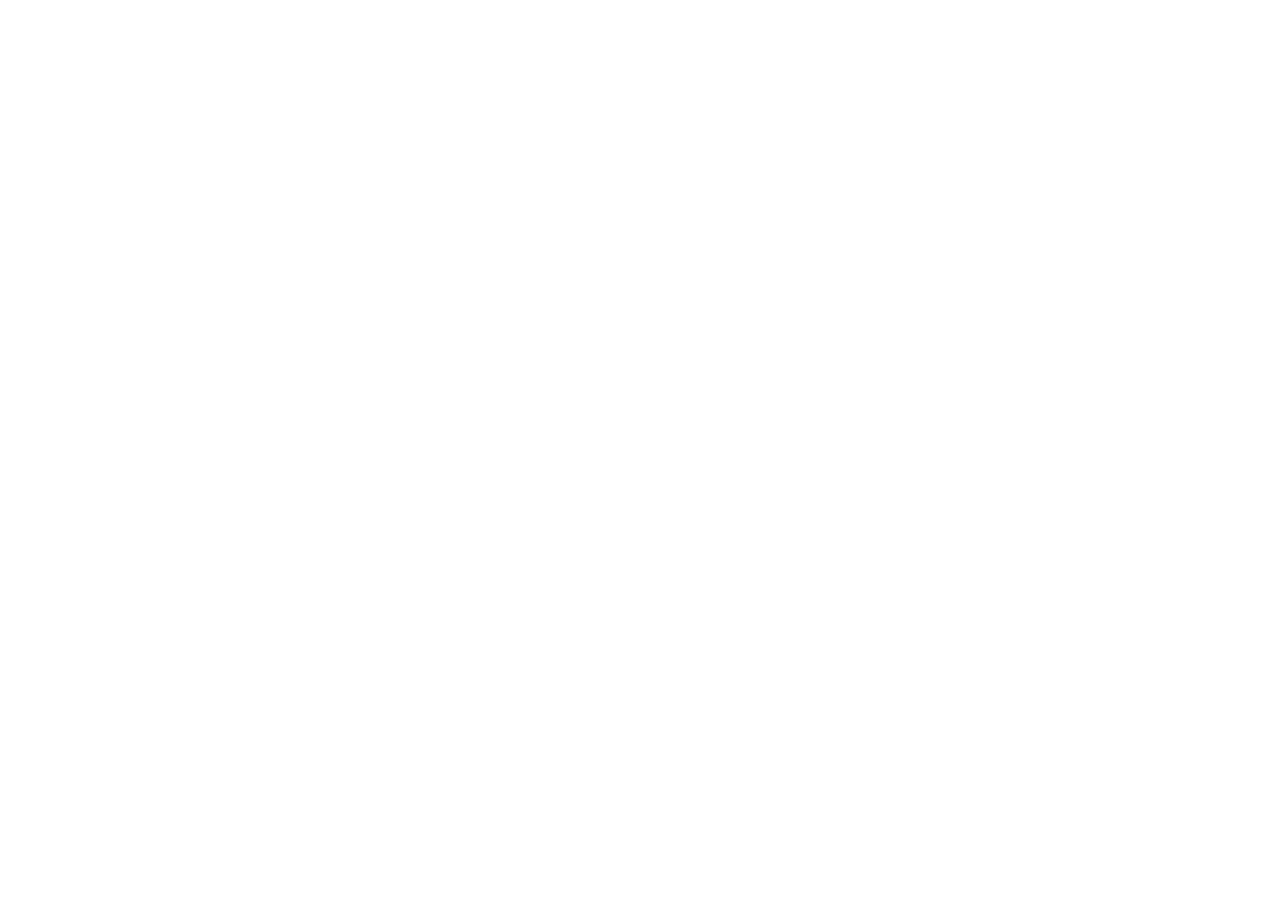
==== main.html @ bdc77c03 "first commit" ====
<!doctype html>
<html lang="en">
  <head>
    <title>Title</title>
    <!-- Required meta tags -->
    <meta charset="utf-8">
    <meta name="viewport" content="width=device-width, initial-scale=1, shrink-to-fit=no">
<link rel="stylesheet" href="main.css">
    <!-- Bootstrap CSS -->
    <link rel="stylesheet" href="https://stackpath.bootstrapcdn.com/bootstrap/4.3.1/css/bootstrap.min.css" integrity="sha384-ggOyR0iXCbMQv3Xipma34MD+dH/1fQ784/j6cY/iJTQUOhcWr7x9JvoRxT2MZw1T" crossorigin="anonymous">
  </head>
  <body>
      
    <!-- Optional JavaScript -->
    <!-- jQuery first, then Popper.js, then Bootstrap JS -->
    <script src="https://code.jquery.com/jquery-3.3.1.slim.min.js" integrity="sha384-q8i/X+965DzO0rT7abK41JStQIAqVgRVzpbzo5smXKp4YfRvH+8abtTE1Pi6jizo" crossorigin="anonymous"></script>
    <script src="https://cdnjs.cloudflare.com/ajax/libs/popper.js/1.14.7/umd/popper.min.js" integrity="sha384-UO2eT0CpHqdSJQ6hJty5KVphtPhzWj9WO1clHTMGa3JDZwrnQq4sF86dIHNDz0W1" crossorigin="anonymous"></script>
    <script src="https://stackpath.bootstrapcdn.com/bootstrap/4.3.1/js/bootstrap.min.js" integrity="sha384-JjSmVgyd0p3pXB1rRibZUAYoIIy6OrQ6VrjIEaFf/nJGzIxFDsf4x0xIM+B07jRM" crossorigin="anonymous"></script>
  </body>
</html>
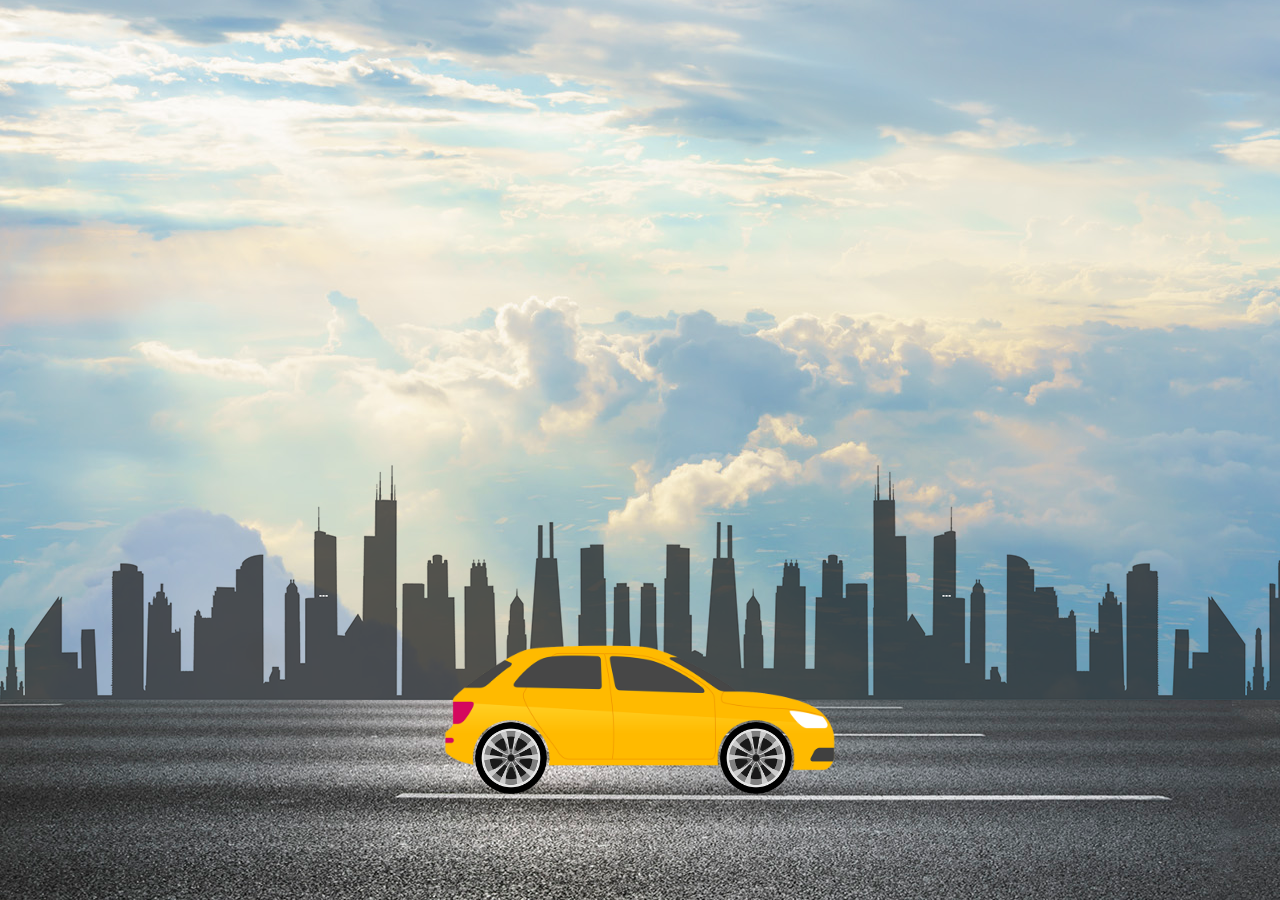
==== commit ce99c8ef: "finalize project" ====
--- a/main.html
+++ b/main.html
@@ -10,7 +10,16 @@
     <link rel="stylesheet" href="https://stackpath.bootstrapcdn.com/bootstrap/4.3.1/css/bootstrap.min.css" integrity="sha384-ggOyR0iXCbMQv3Xipma34MD+dH/1fQ784/j6cY/iJTQUOhcWr7x9JvoRxT2MZw1T" crossorigin="anonymous">
   </head>
   <body>
-      
+      <div class="hero">
+          <div class="highway"></div>
+          <div class="city"></div>
+          <div class="car"><img src="car.png" alt=""></div>
+          <div class="wheel" ><img class="front-wheel" src="wheel.png" alt=""></div>
+          <div class="wheel" ><img class="back-wheel" src="wheel.png" alt=""></div>
+
+
+
+      </div>
     <!-- Optional JavaScript -->
     <!-- jQuery first, then Popper.js, then Bootstrap JS -->
     <script src="https://code.jquery.com/jquery-3.3.1.slim.min.js" integrity="sha384-q8i/X+965DzO0rT7abK41JStQIAqVgRVzpbzo5smXKp4YfRvH+8abtTE1Pi6jizo" crossorigin="anonymous"></script>
--- a/main.css
+++ b/main.css
@@ -0,0 +1,154 @@
+*{
+    margin: 0;
+    padding: 0;
+}
+
+.hero{
+    height: 100vh;
+    width: 100%;
+    background-image:url(sky.jpg);
+    background-position: center;
+    position: relative;
+    overflow-x: hidden;
+}
+
+.highway{
+    height: 200px;
+    width: 500%;
+    display: block;
+    background-image: url(road.jpg);
+    position: absolute;
+    bottom: 0;
+    left: 0;
+    right: 0;
+    z-index: 1;
+    background-repeat: repeat-x;
+    animation: highway 5s linear infinite;
+    -webkit-animation: highway 5s linear infinite;
+}
+
+@keyframes highway{
+    100%{
+        transform: translateX(-1400px);
+        -webkit-transform: translateX(-1400px);
+        -moz-transform: translateX(-1400px);
+        -ms-transform: translateX(-1400px);
+        -o-transform: translateX(-1400px);
+}
+} 
+
+
+.city{
+    height: 250px;
+    width: 500%;
+    display: block;
+    background-image: url(city.png);
+    position: absolute;
+    bottom: 200px;
+    left: 0;
+    right: 0;
+    z-index: 1;
+    background-repeat: repeat-x;
+    animation: city 20s linear infinite;
+    -webkit-animation: city 20s linear infinite;
+}
+
+
+@keyframes city{
+    100%{
+        transform: translateX(-100px);
+        -webkit-transform: translateX(-100px);
+        -moz-transform: translateX(-100px);
+        -ms-transform: translateX(-100px);
+        -o-transform: translateX(-100px);
+}
+} 
+
+
+.car{
+    width: 400px;
+    bottom: 100px;
+    left: 50%;
+    z-index: 2;
+    position: absolute;
+    transform: translateX(-50%);
+    -webkit-transform: translateX(-50%);
+    -moz-transform: translateX(-50%);
+    -ms-transform: translateX(-50%);
+    -o-transform: translateX(-50%);
+}
+
+.car img{
+    width: 100%;
+    animation: car 1s linear infinite;
+    -webkit-animation: car 1s linear infinite;
+}
+
+
+
+@keyframes car{
+    100%{
+        transform: translateX(-1px);
+        -webkit-transform: translateX(-1px);
+        -moz-transform: translateX(-1px);
+        -ms-transform: translateX(-1px);
+        -o-transform: translateX(-1px);
+    }
+
+    50%{
+        transform: translateX(-1px);
+        -webkit-transform: translateX(-1px);
+        -moz-transform: translateX(-1px);
+        -ms-transform: translateX(-1px);
+        -o-transform: translateX(-1px);
+    }
+
+    25%{
+        transform: translateX(+1px);
+        -webkit-transform: translateX(+1px);
+        -moz-transform: translateX(+1px);
+        -ms-transform: translateX(+1px);
+        -o-transform: translateX(+1px);
+}
+} 
+
+.wheel{
+    left: 50%;
+    bottom: 178px;
+    transform: translateX(-50%);
+    -webkit-transform: translateX(-50%);
+    -moz-transform: translateX(-50%);
+    -ms-transform: translateX(-50%);
+    -o-transform: translateX(-50%);
+    position: absolute;
+    z-index: 2;
+}
+
+.wheel img{
+    width: 72px;
+    height: 72px;
+    animation:wheel 1s linear infinite ;
+    -webkit-animation:wheel 1s linear infinite ;
+}
+
+.back-wheel{
+    left: -165px;
+    position: absolute;
+
+}
+
+.front-wheel{
+    left: 80px;
+    position: absolute;
+
+}
+
+
+@keyframes wheel{
+    100%{
+        transform: rotate(360deg);
+        -webkit-transform: rotate(360deg);
+        -moz-transform: rotate(360deg);
+        -ms-transform: rotate(360deg);
+        -o-transform: rotate(360deg);
+} 
